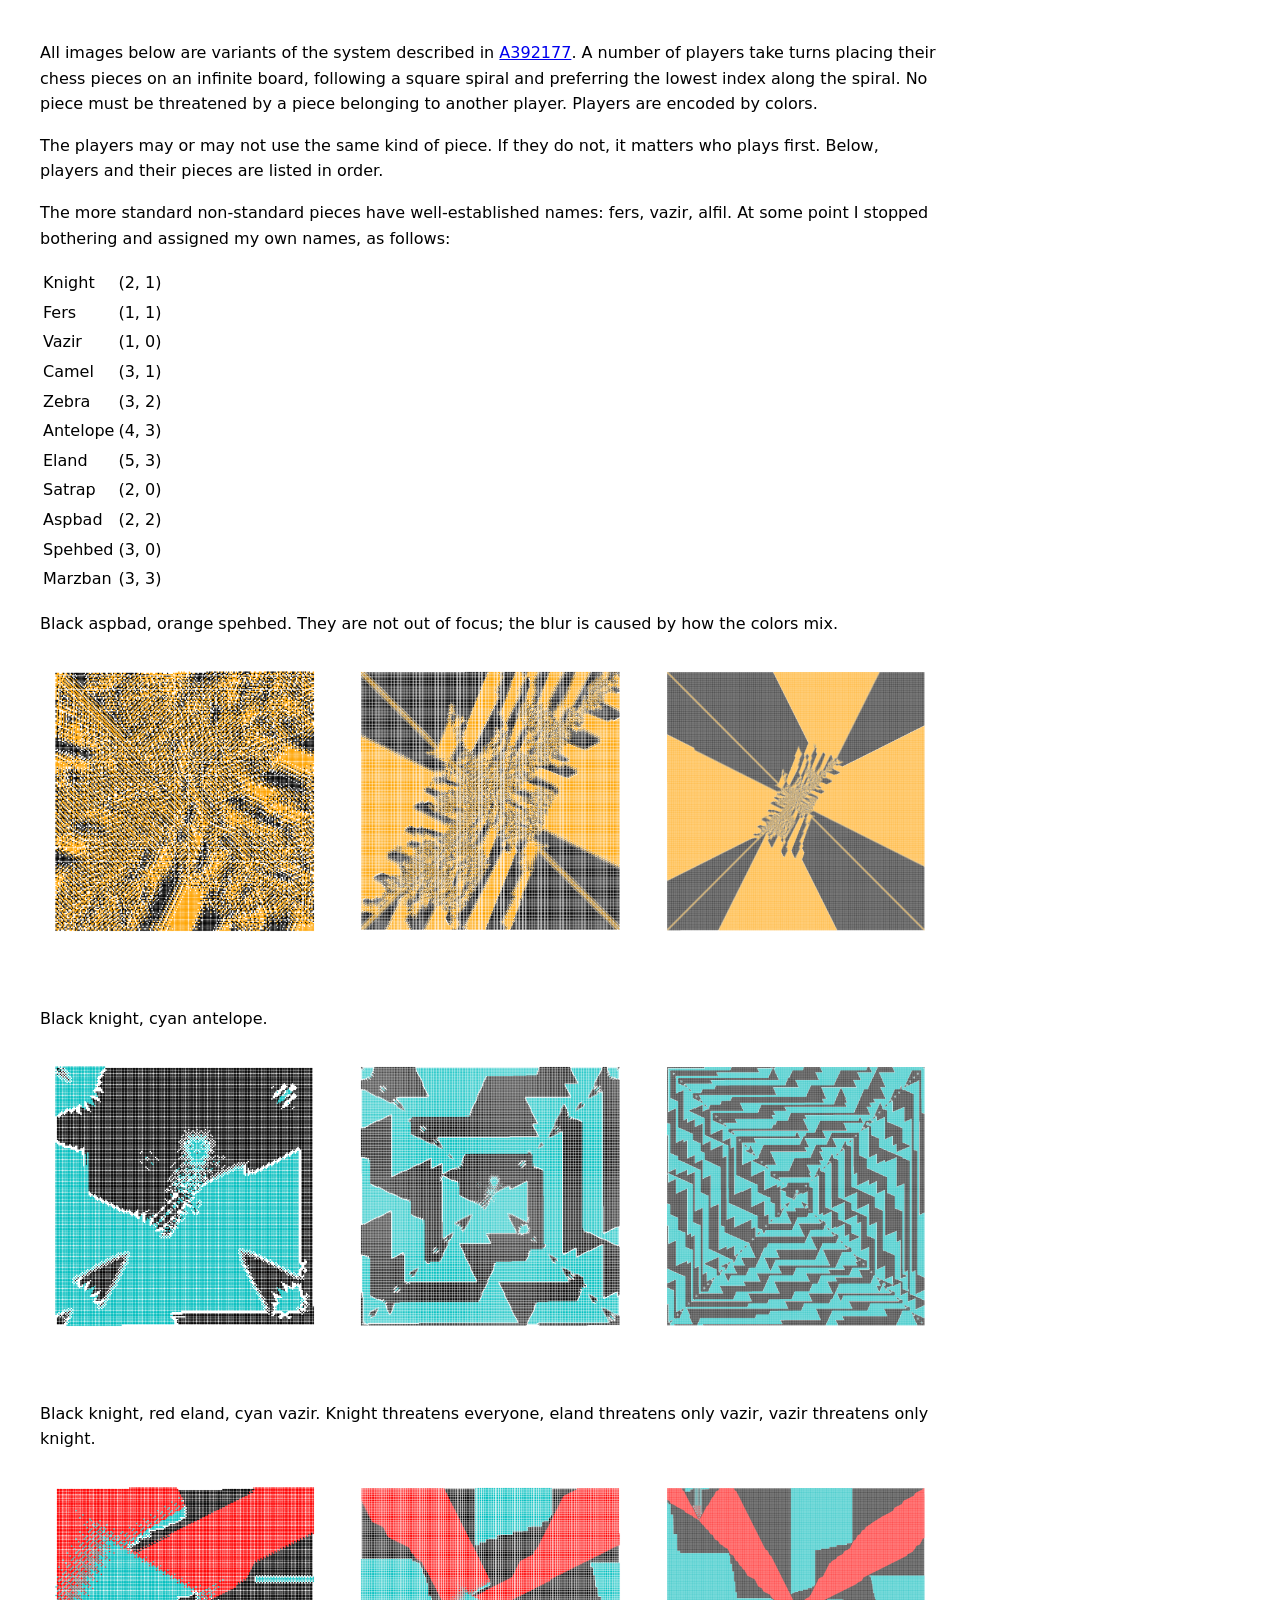
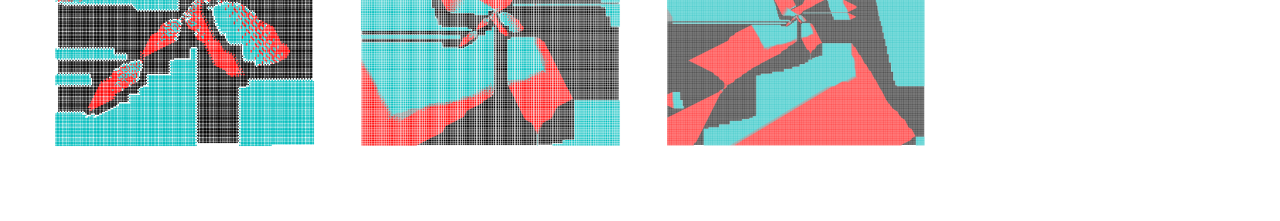
==== stendhal/stendhal.html @ a153d9fd "Add gallery" ====
<!DOCTYPE html>
<html lang="en">
<head>
  <meta charset="UTF-8">
  <title>Text + Image Blocks</title>

  <style>
    body {
      font-family: system-ui, sans-serif;
      margin: 40px;
      line-height: 1.6;
      max-width: 900px;
    }

    section {
      margin-bottom: 60px;
    }

    .gallery {
      display: grid;
      grid-template-columns: repeat(auto-fit, minmax(220px, 1fr));
      gap: 16px;
      margin-top: 20px;
    }

    .gallery img {
      width: 100%;
      height: auto;
      border-radius: 6px;
      display: block;
    }
  </style>
</head>

<body>

  <p>
    All images below are variants of the system described in <a href="https://oeis.org/A392177">A392177</a>. A number of players take turns placing their chess pieces on an infinite board, following a square spiral and preferring the lowest index along the spiral. No piece must be threatened by a piece belonging to another player. Players are encoded by colors.  
  </p>
  <p>
    The players may or may not use the same kind of piece. If they do not, it matters who plays first. Below, players and their pieces are listed in order.
  </p>
  <p>
    The more standard non-standard pieces have well-established names: fers, vazir, alfil. At some point I stopped bothering and assigned my own names, as follows:
    <table>
  <tr>
    <td>Knight</td>
    <td>(2, 1)</td>
  </tr>
  <tr>
    <td>Fers</td>
    <td>(1, 1)</td>
  </tr>
  <tr>
    <td>Vazir</td>
    <td>(1, 0)</td>
  </tr>
  <tr>
    <td>Camel</td>
    <td>(3, 1)</td>
  </tr>
  <tr>
    <td>Zebra</td>
    <td>(3, 2)</td>
  </tr>
  <tr>
    <td>Antelope</td>
    <td>(4, 3)</td>
  </tr>
  <tr>
    <td>Eland</td>
    <td>(5, 3)</td>
  </tr>
  <tr>
    <td>Satrap</td>
    <td>(2, 0)</td>
  </tr>
  <tr>
    <td>Aspbad</td>
    <td>(2, 2)</td>
  </tr>
  <tr>
    <td>Spehbed</td>
    <td>(3, 0)</td>
  </tr>
  <tr>
    <td>Marzban</td>
    <td>(3, 3)</td>
  </tr>
</table>

  </p>
  <section>
    <p>
      Black aspbad, orange spehbed. They are not out of focus; the blur is caused by how the colors mix.
    </p>
    <div class="gallery">
      <img src="black_aspbad_orange_spehbed_N = 32000.png">
      <img src="black_aspbad_orange_spehbed_N = 320000.png">
      <img src="black_aspbad_orange_spehbed_N = 3200000.png">
    </div>
  </section>

  <section>
    <p>
      Black knight, cyan antelope.
    </p>
    <div class="gallery">
      <img src="black_knight_cyan_antelope_N = 32000.png">
      <img src="black_knight_cyan_antelope_N = 320000.png">
      <img src="black_knight_cyan_antelope_N = 3200000.png">
    </div>
  </section>


  <section>
    <p>
      Black knight, red eland, cyan vazir. Knight threatens everyone, eland threatens only vazir, vazir threatens only knight.
    </p>

    <div class="gallery">
      <img src="knight_eland_vazir_N = 32000_selective_enmity.png">
      <img src="knight_eland_vazir_N = 320000_selective_enmity.png">
      <img src="knight_eland_vazir_N = 3200000_selective_enmity.png">
    </div>
  </section>

</body>
</html>
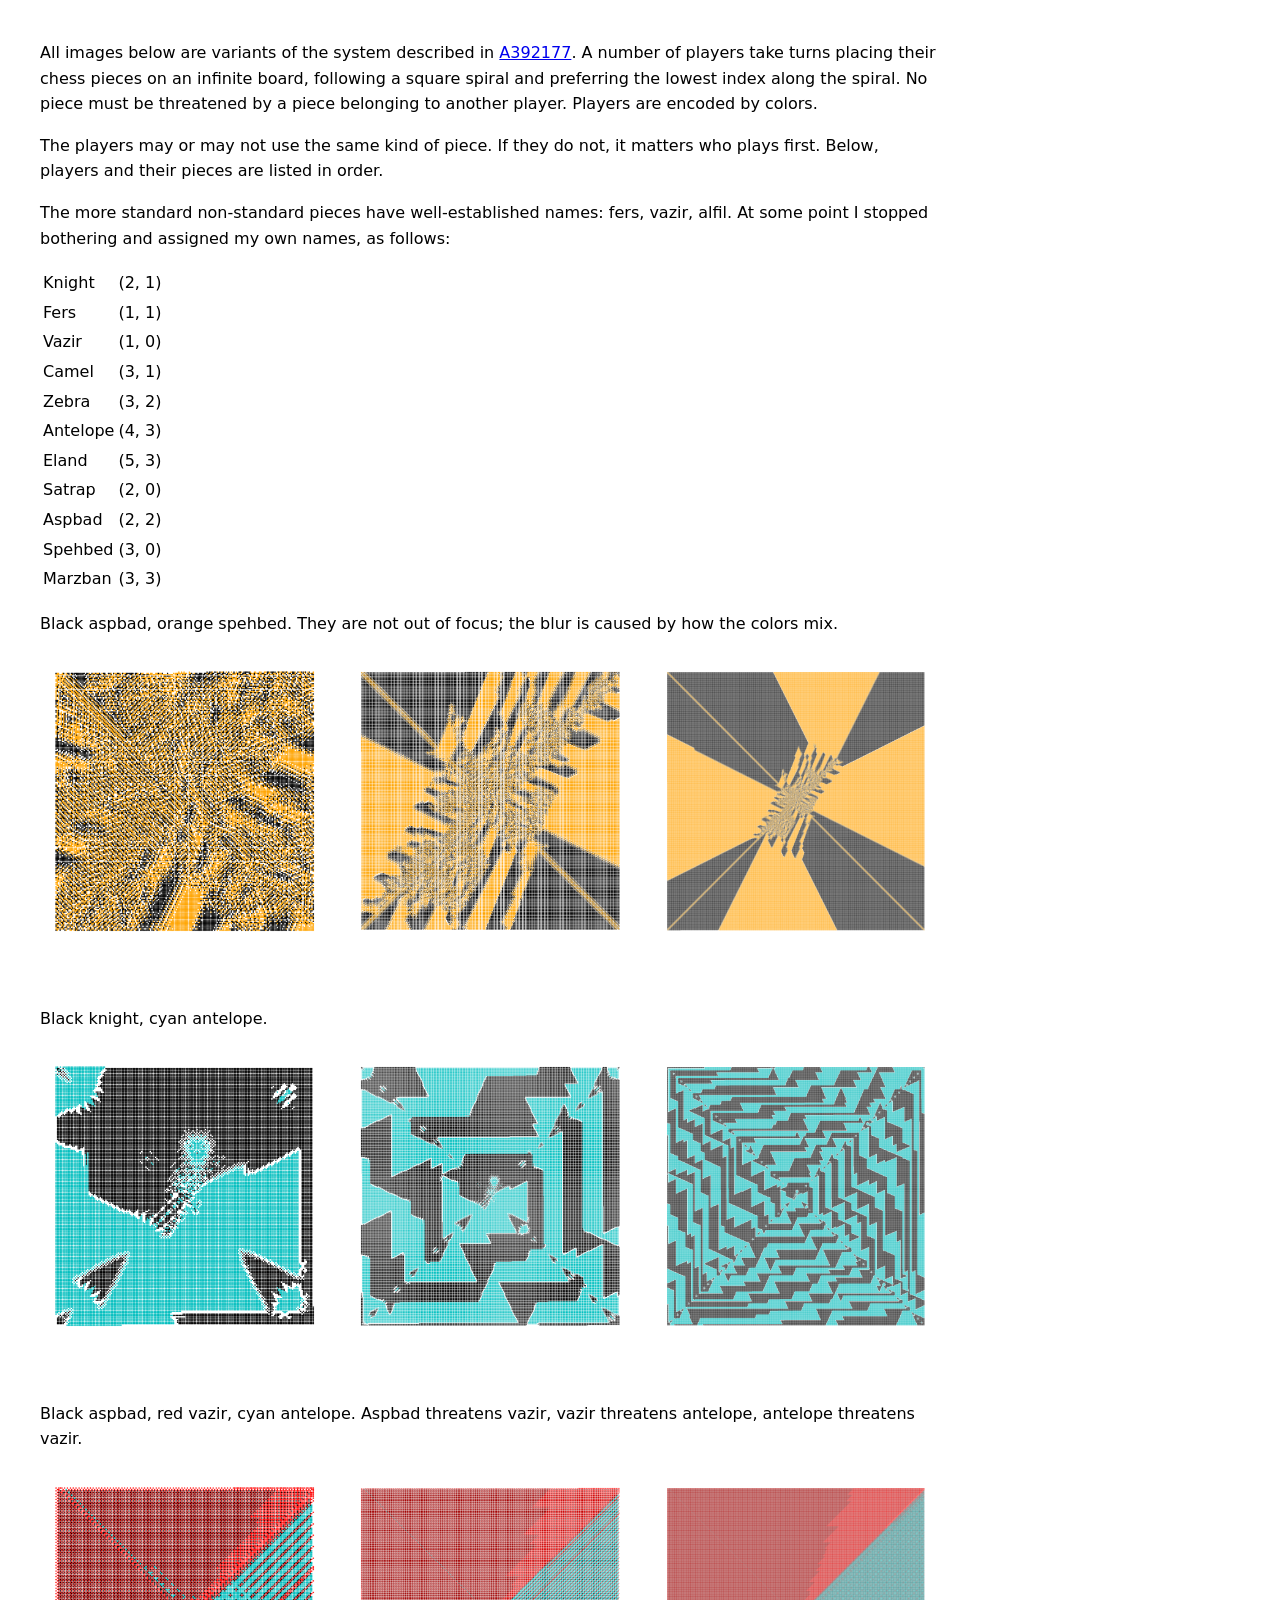
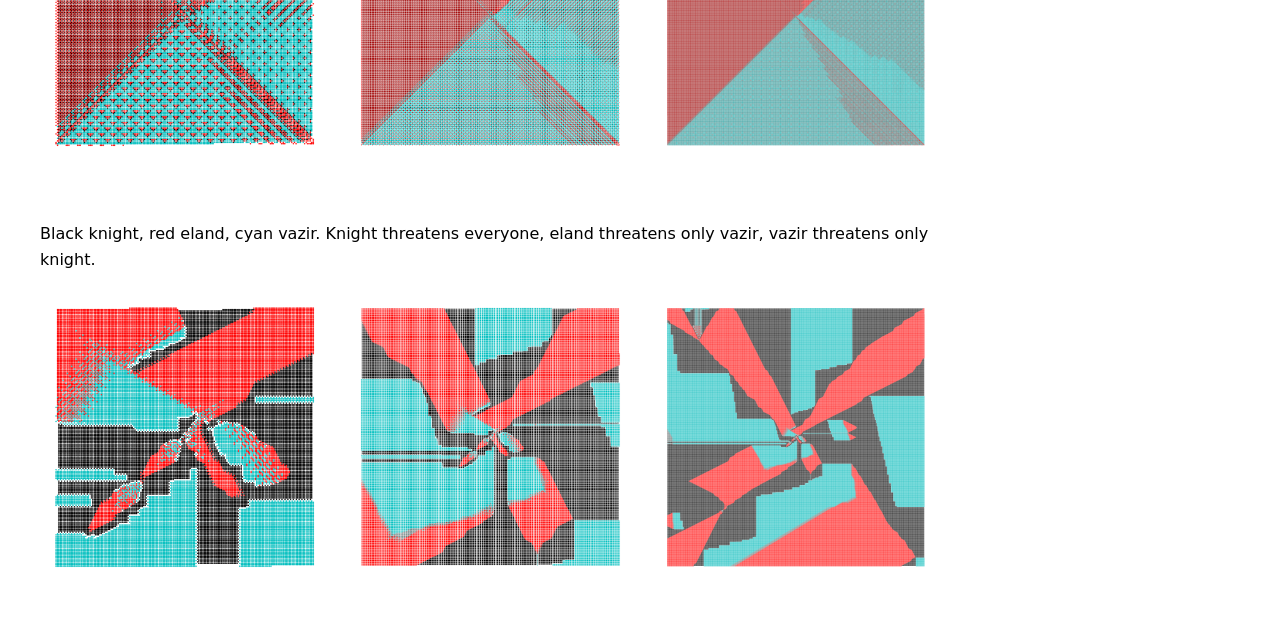
==== commit b17e9d39: "Moar cases" ====
--- a/stendhal/stendhal.html
+++ b/stendhal/stendhal.html
@@ -2,7 +2,7 @@
 <html lang="en">
 <head>
   <meta charset="UTF-8">
-  <title>Text + Image Blocks</title>
+  <title>Gallery</title>
 
   <style>
     body {
@@ -112,6 +112,18 @@
     </div>
   </section>
 
+  <section>
+    <p>
+      Black aspbad, red vazir, cyan antelope. Aspbad threatens vazir, vazir threatens antelope, antelope threatens vazir. 
+    </p>
+
+    <div class="gallery">
+      <img src="black_aspbad_red_vazir_cyan_antelope_N = 32000_selective_enmity.png">
+      <img src="black_aspbad_red_vazir_cyan_antelope_N = 320000_selective_enmity.png">
+      <img src="black_aspbad_red_vazir_cyan_antelope_N = 3200000_selective_enmity.png">
+    </div>
+  </section>
+
 
   <section>
     <p>
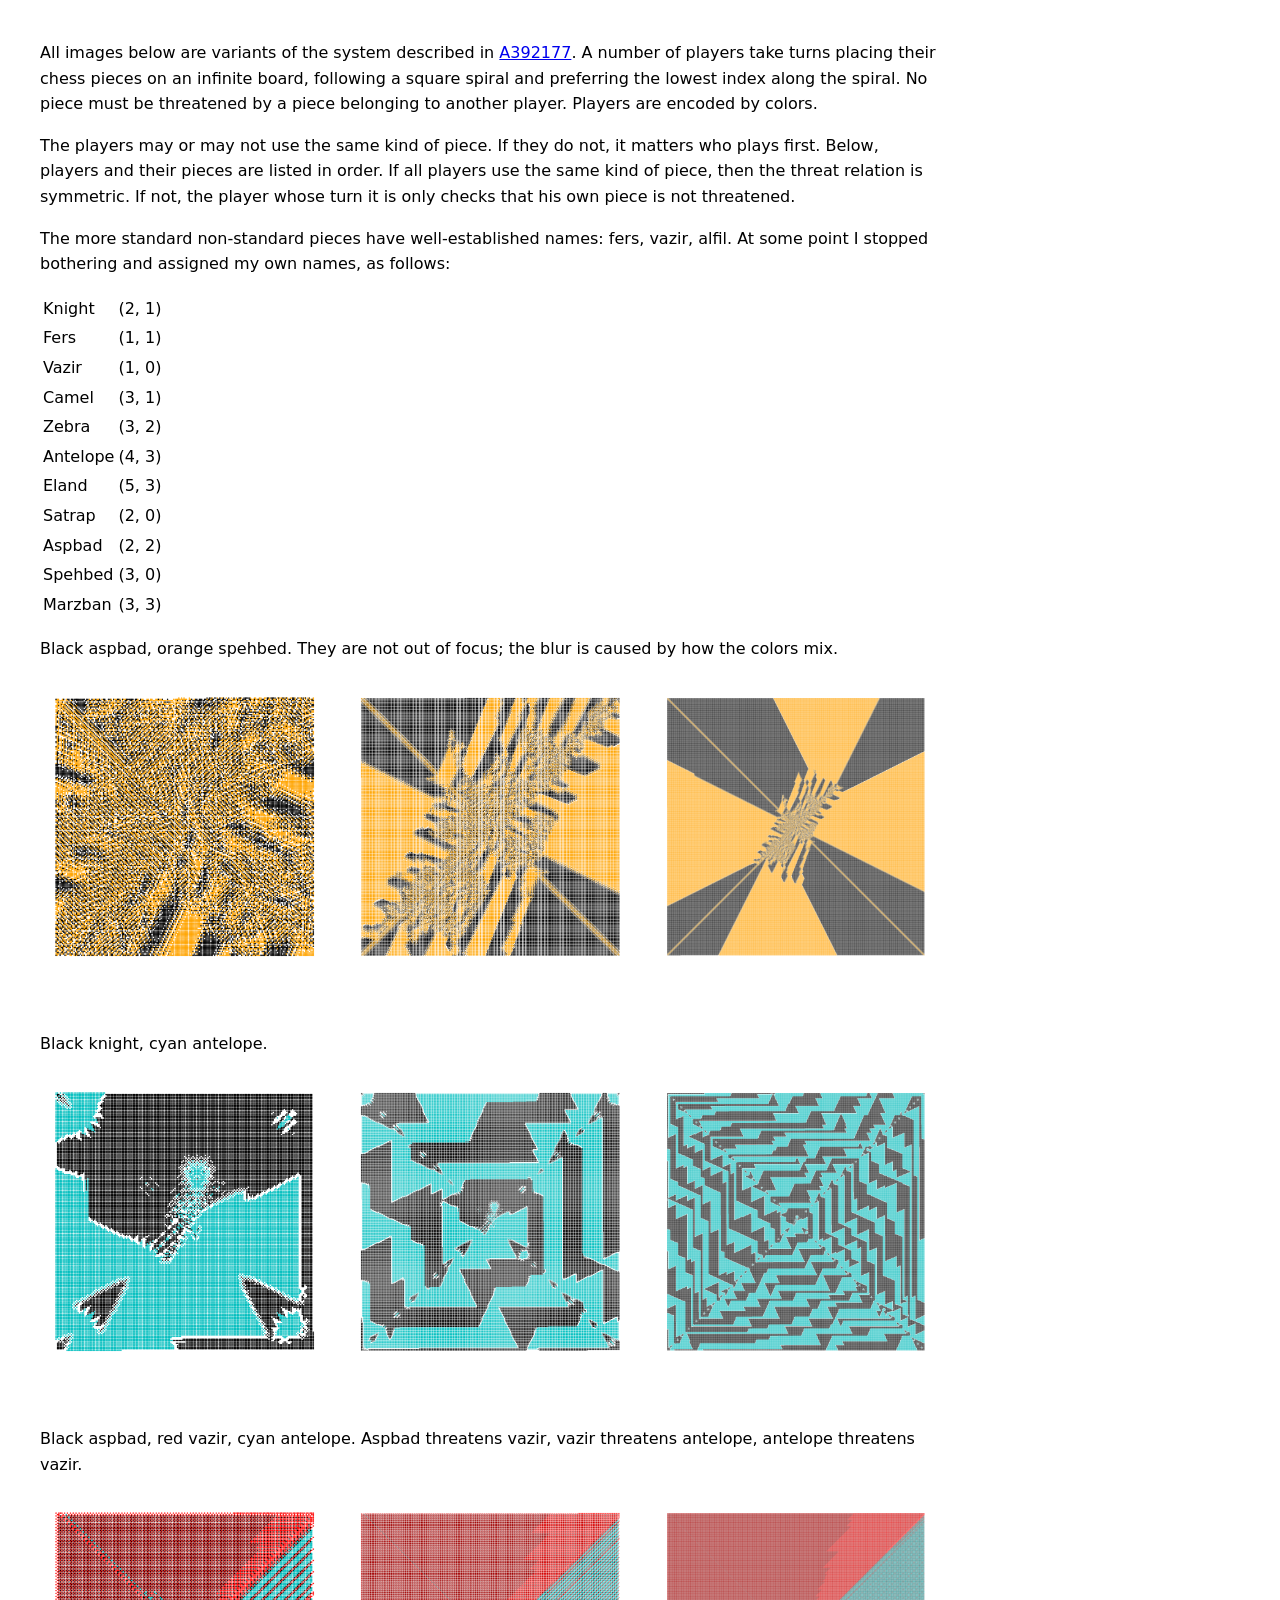
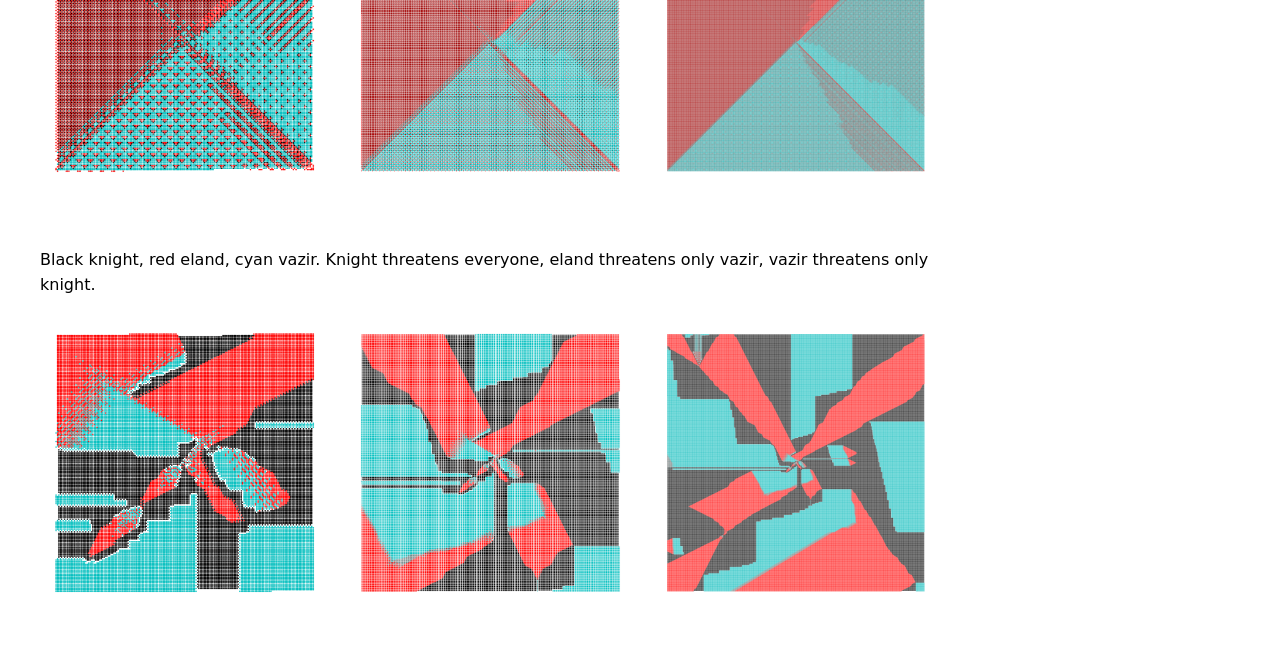
==== commit 95da296a: "Update stendhal.html" ====
--- a/stendhal/stendhal.html
+++ b/stendhal/stendhal.html
@@ -38,7 +38,7 @@
     All images below are variants of the system described in <a href="https://oeis.org/A392177">A392177</a>. A number of players take turns placing their chess pieces on an infinite board, following a square spiral and preferring the lowest index along the spiral. No piece must be threatened by a piece belonging to another player. Players are encoded by colors.  
   </p>
   <p>
-    The players may or may not use the same kind of piece. If they do not, it matters who plays first. Below, players and their pieces are listed in order.
+    The players may or may not use the same kind of piece. If they do not, it matters who plays first. Below, players and their pieces are listed in order. If all players use the same kind of piece, then the threat relation is symmetric. If not, the player whose turn it is only checks that his own piece is not threatened.
   </p>
   <p>
     The more standard non-standard pieces have well-established names: fers, vazir, alfil. At some point I stopped bothering and assigned my own names, as follows:
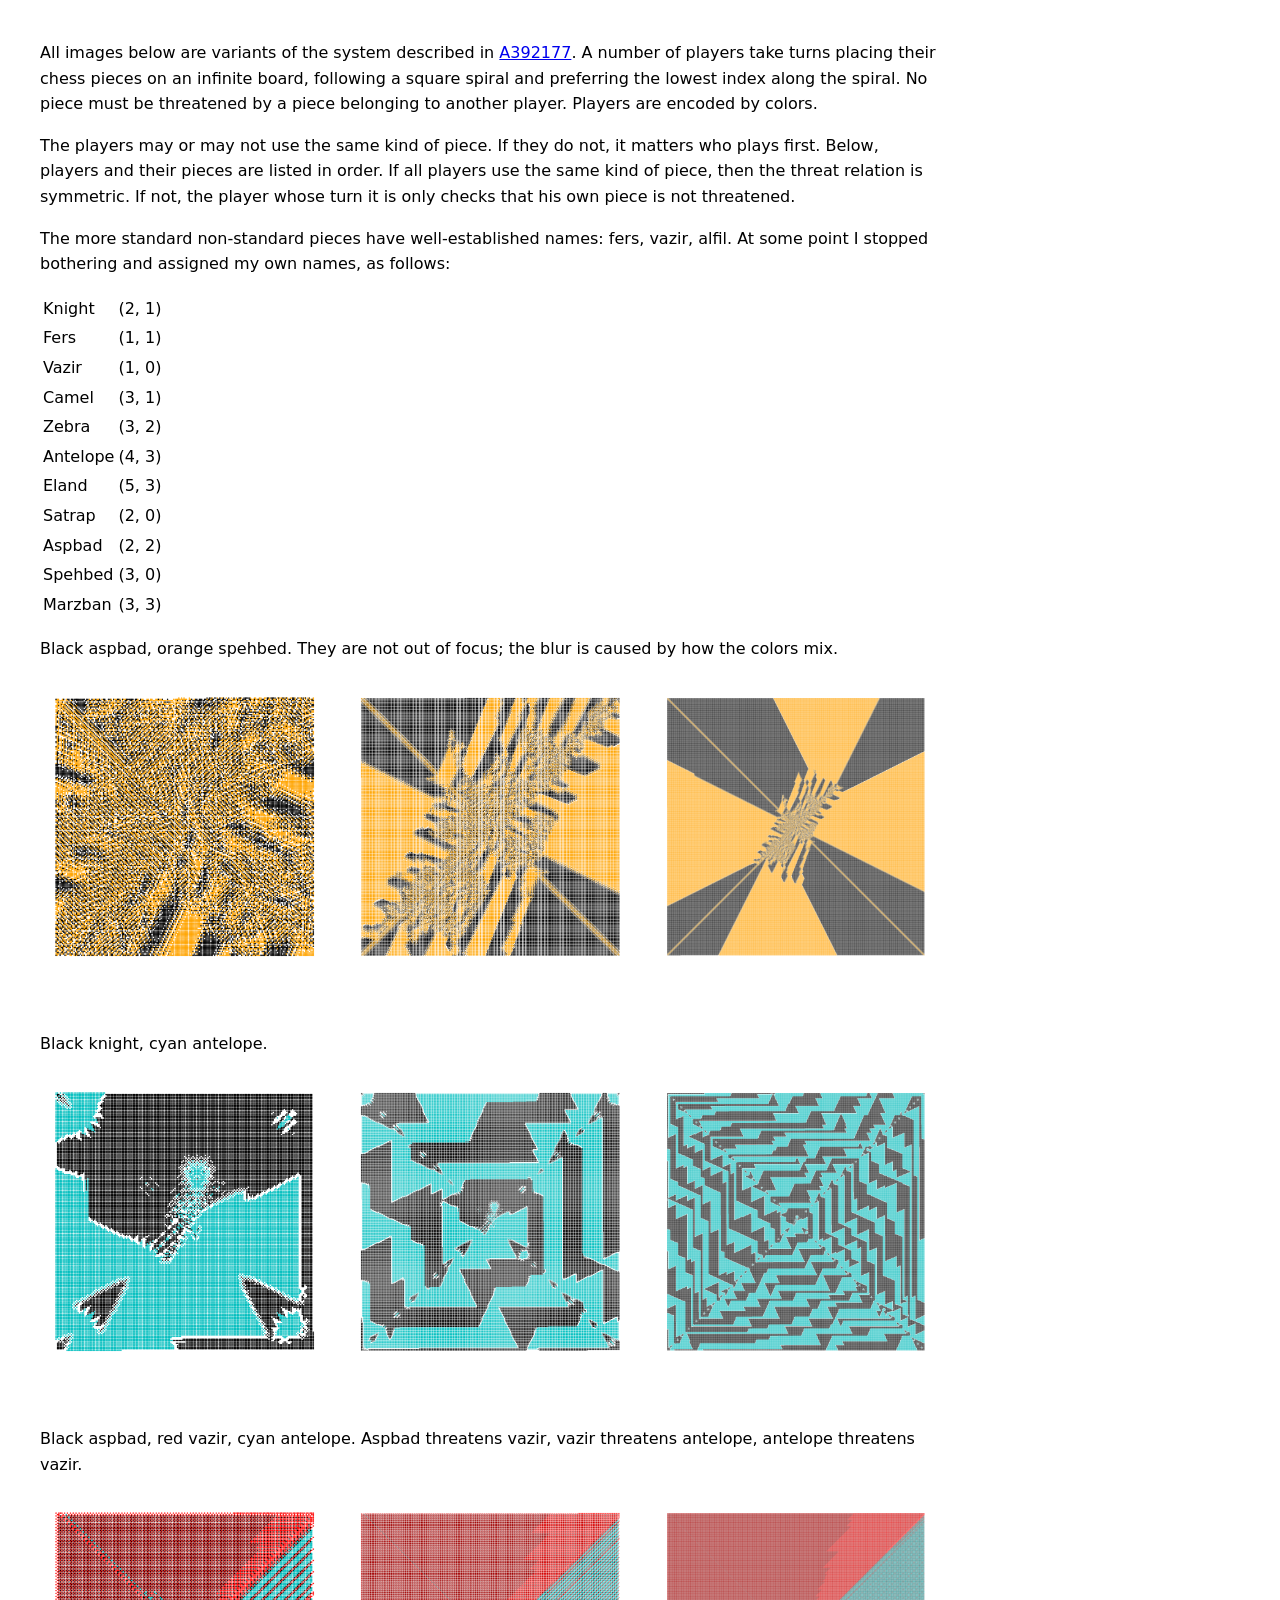
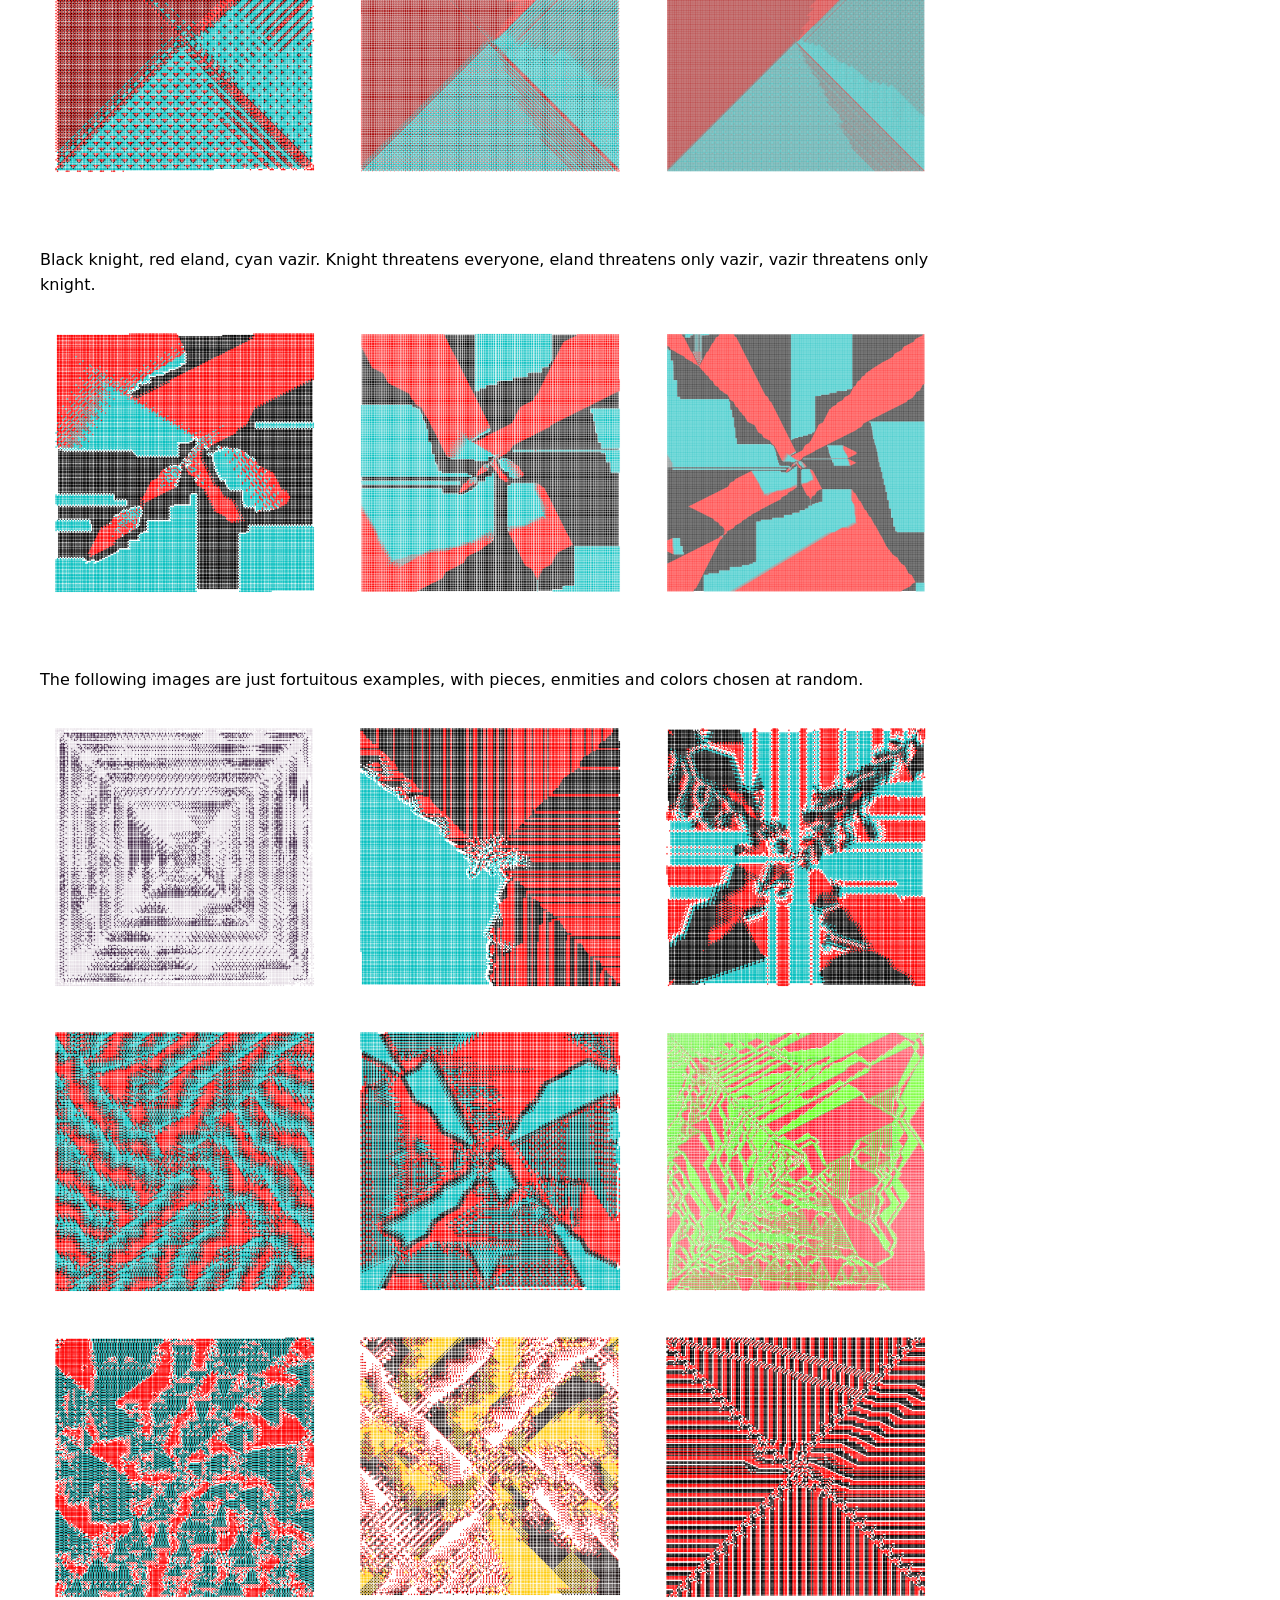
==== commit 2c07031b: "Add random images" ====
--- a/stendhal/stendhal.html
+++ b/stendhal/stendhal.html
@@ -137,5 +137,23 @@
     </div>
   </section>
 
+  <section>
+    <p>
+      The following images are just fortuitous examples, with pieces, enmities and colors chosen at random.
+    </p>
+
+    <div class="gallery">
+      <img src="aspbad-__camel-aspbad__zebra-camel_aspbad_N = 32000_twilight_r_25629.png">
+      <img src="camel-knight_vazir__knight-camel__vazir-knight_N = 32000_selective_enmity_45070.png">
+      <img src="camel-knight_vazir__knight-vazir__vazir-camel_N = 32000_selective_enmity_50529.png">
+      <img src="camel-vazir__knight-__vazir-camel_N = 32000_selective_enmity_4366.png">
+      <img src="camel-vazir__knight-camel__vazir-camel_N = 32000_selective_enmity_37179.png">
+      <img src="camel-vazir__knight-camel_camel__vazir-camel_knight_camel_N = 320000_prism_r_76426.png">
+      <img src="camel-vazir__knight-vazir__vazir-knight_camel_N = 32000_selective_enmity_71609.png">
+      <img src="fers-vazir_zebra__satrap-__vazir-zebra__zebra-vazir_fers_N = 32000_hot_809.png">
+      <img src="satrap-vazir_satrap__vazir-vazir_satrap_N = 32000_selective_enmity_31413.png">
+    </div>
+  </section>
+
 </body>
 </html>
